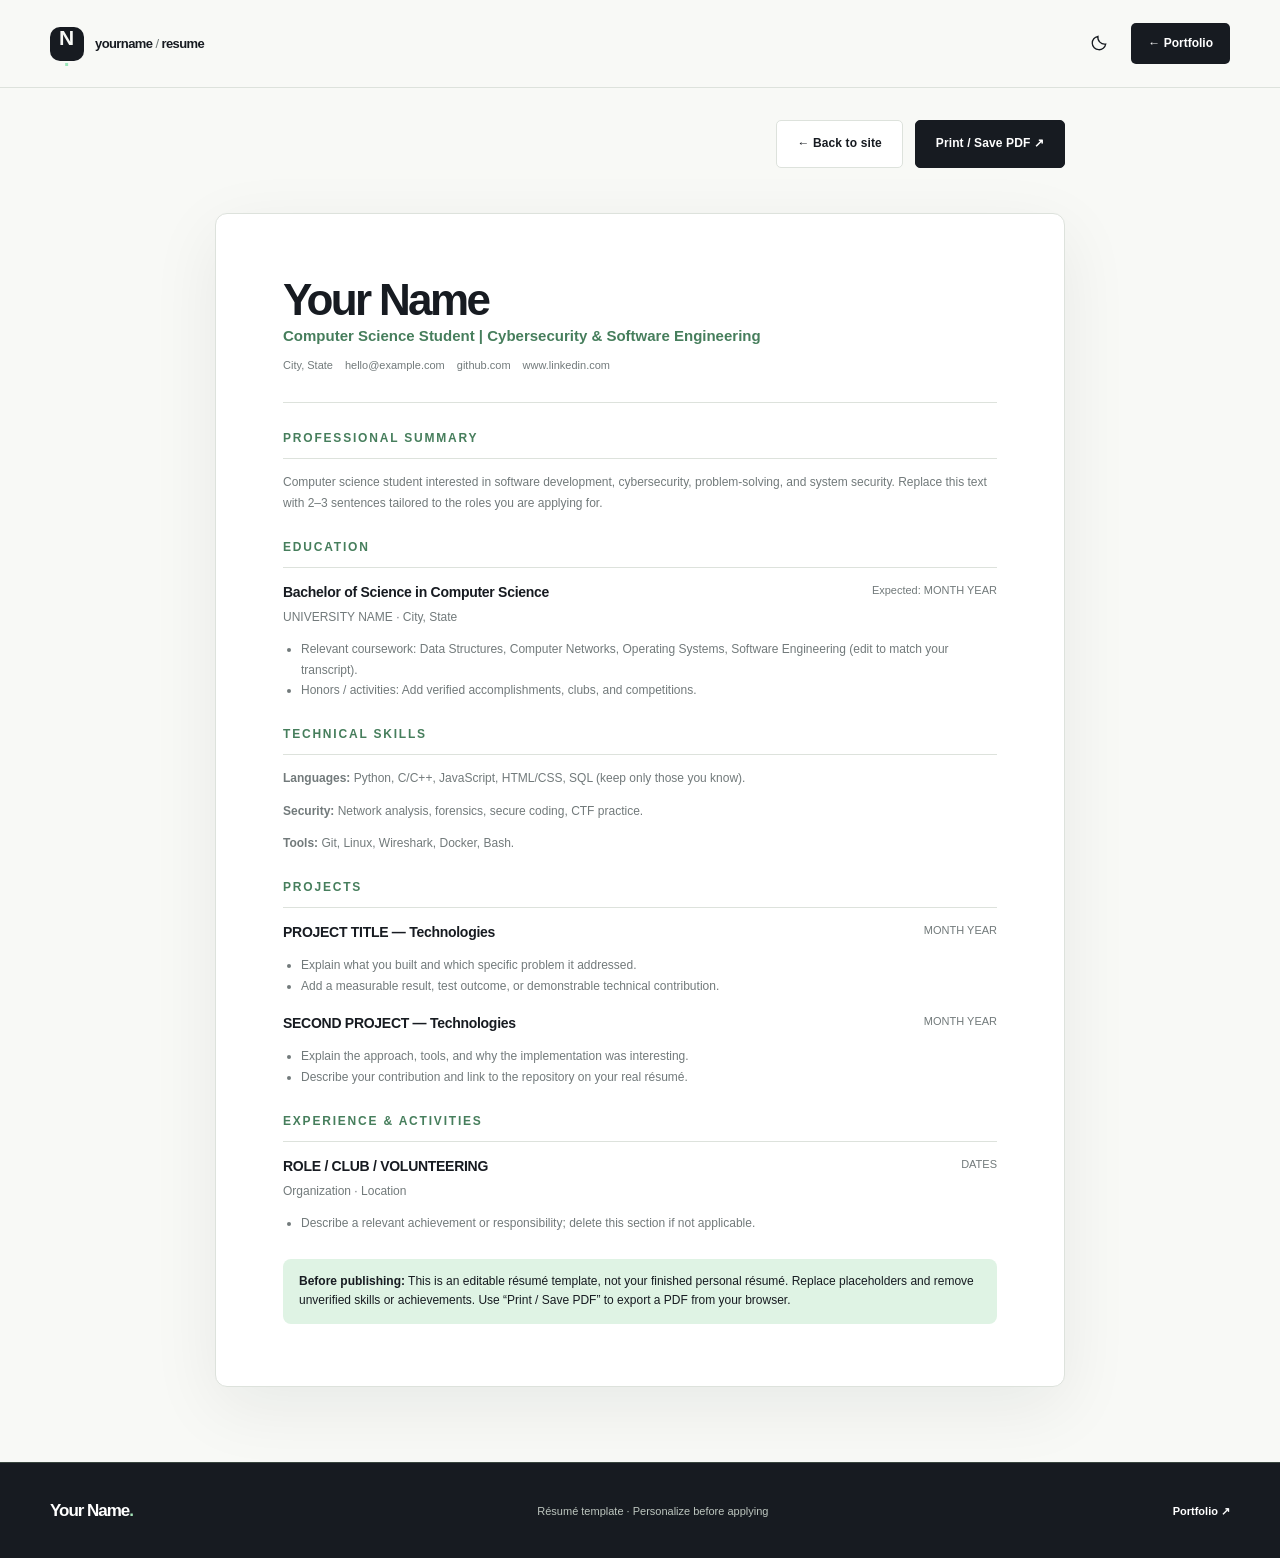
==== resume.html @ 085c875d "Initial File Upload Commit" ====
<!doctype html>
<html lang="en">
<head>
  <meta charset="utf-8">
  <meta name="viewport" content="width=device-width, initial-scale=1">
  <meta name="theme-color" content="#f8f9f6">
  <meta name="description" content="Résumé — Your Name, computer science and cybersecurity.">
  <title>Résumé — Your Name</title>
  <link rel="icon" type="image/svg+xml" href="assets/favicon.svg">
  <link rel="stylesheet" href="style.css">
  <script src="script.js" defer></script>
</head>
<body class="resume-page">
  <a class="skip-link" href="#main">Skip to résumé</a>
  <header class="site-header"><div class="container header-inner"><a href="index.html" class="brand"><span class="brand-symbol">N<span class="brand-dot">.</span></span><span class="brand-word">yourname<span class="muted">/</span>resume</span></a><div class="header-actions"><button class="icon-button theme-toggle" type="button" aria-label="Switch to dark theme" title="Toggle theme"><svg class="sun-icon" viewBox="0 0 24 24" fill="none" stroke="currentColor" stroke-width="1.7" stroke-linecap="round"><circle cx="12" cy="12" r="4"/><path d="M12 2v2m0 16v2M2 12h2m16 0h2"/></svg><svg class="moon-icon" viewBox="0 0 24 24" fill="none" stroke="currentColor" stroke-width="1.7" stroke-linecap="round"><path d="M20.9 13.4A9 9 0 0 1 10.6 3.1 9 9 0 1 0 20.9 13.4Z"/></svg></button><a class="header-cta" href="index.html">← Portfolio</a></div></div></header>
  <main id="main">
    <div class="resume-tools"><a class="button button-outline" href="index.html">← Back to site</a><button type="button" class="button button-primary" onclick="window.print()">Print / Save PDF ↗</button></div>
    <article class="resume-sheet">
      <h1 data-profile-name>Your Name</h1><p class="resume-role">Computer Science Student | Cybersecurity & Software Engineering</p>
      <div class="resume-contact-line"><span>City, State</span><span data-email-text>hello@example.com</span><span data-github-text>github.com/YOUR_USERNAME</span><span data-linkedin-text>linkedin.com/in/YOUR_HANDLE</span></div>
      <div class="resume-paper-section"><h2>Professional Summary</h2><p>Computer science student interested in software development, cybersecurity, problem-solving, and system security. Replace this text with 2–3 sentences tailored to the roles you are applying for.</p></div>
      <div class="resume-paper-section"><h2>Education</h2><div class="resume-entry"><div class="resume-entry-heading"><h3>Bachelor of Science in Computer Science</h3><span>Expected: MONTH YEAR</span></div><p>UNIVERSITY NAME · City, State</p><ul><li>Relevant coursework: Data Structures, Computer Networks, Operating Systems, Software Engineering (edit to match your transcript).</li><li>Honors / activities: Add verified accomplishments, clubs, and competitions.</li></ul></div></div>
      <div class="resume-paper-section"><h2>Technical Skills</h2><p><strong>Languages:</strong> Python, C/C++, JavaScript, HTML/CSS, SQL (keep only those you know).</p><p><strong>Security:</strong> Network analysis, forensics, secure coding, CTF practice.</p><p><strong>Tools:</strong> Git, Linux, Wireshark, Docker, Bash.</p></div>
      <div class="resume-paper-section"><h2>Projects</h2><div class="resume-entry"><div class="resume-entry-heading"><h3>PROJECT TITLE — Technologies</h3><span>MONTH YEAR</span></div><ul><li>Explain what you built and which specific problem it addressed.</li><li>Add a measurable result, test outcome, or demonstrable technical contribution.</li></ul></div><div class="resume-entry"><div class="resume-entry-heading"><h3>SECOND PROJECT — Technologies</h3><span>MONTH YEAR</span></div><ul><li>Explain the approach, tools, and why the implementation was interesting.</li><li>Describe your contribution and link to the repository on your real résumé.</li></ul></div></div>
      <div class="resume-paper-section"><h2>Experience & Activities</h2><div class="resume-entry"><div class="resume-entry-heading"><h3>ROLE / CLUB / VOLUNTEERING</h3><span>DATES</span></div><p>Organization · Location</p><ul><li>Describe a relevant achievement or responsibility; delete this section if not applicable.</li></ul></div></div>
      <div class="resume-note"><strong>Before publishing:</strong> This is an editable résumé template, not your finished personal résumé. Replace placeholders and remove unverified skills or achievements. Use “Print / Save PDF” to export a PDF from your browser.</div>
    </article>
  </main>
  <footer class="site-footer"><div class="container footer-inner"><a class="footer-brand" href="index.html">Your Name<span>.</span></a><span>Résumé template · Personalize before applying</span><a href="index.html" class="back-top">Portfolio ↗</a></div></footer>
</body>
</html>
---- style.css ----
/* Minimalist developer portfolio — no frameworks or external dependencies. */
:root {
  color-scheme: light;
  --bg: #f8f9f6;
  --surface: #fff;
  --surface-alt: #f1f3ef;
  --text: #171b21;
  --muted: #727a7b;
  --line: #dde2dc;
  --accent: #467e5c;
  --accent-light: #dff3e4;
  --accent-green: #9ce7bb;
  --button: #171b21;
  --button-text: #fff;
  --dark-surface: #171b21;
  --shadow: 0 20px 70px rgba(19,35,25,.07);
  --max: 1180px;
}
html[data-theme="dark"] {
  color-scheme: dark;
  --bg: #141919;
  --surface: #1b2221;
  --surface-alt: #202a27;
  --text: #f2f5f0;
  --muted: #a1aaa5;
  --line: #334039;
  --accent: #9de0b6;
  --accent-light: #243d31;
  --button: #e7f1e9;
  --button-text: #15201a;
  --dark-surface: #101816;
  --shadow: 0 22px 70px rgba(0,0,0,.18);
}
*,*::before,*::after{box-sizing:border-box}
html{scroll-behavior:smooth;scroll-padding-top:88px}
body{margin:0;background:var(--bg);color:var(--text);font-family:Inter,ui-sans-serif,-apple-system,BlinkMacSystemFont,"Segoe UI",sans-serif;font-size:16px;line-height:1.65;-webkit-font-smoothing:antialiased;overflow-x:hidden;transition:background .2s,color .2s}
button,a{ -webkit-tap-highlight-color:transparent }
button{font:inherit;cursor:pointer}
a{color:inherit;text-decoration:none}
img,svg{max-width:100%}
::selection{background:var(--accent-light);color:var(--text)}
:focus-visible{outline:3px solid var(--accent);outline-offset:4px}
.container{width:min(var(--max),calc(100% - 88px));margin-inline:auto}
.section-pad{padding:125px 0}
.skip-link{position:fixed;top:-100px;left:20px;z-index:999;padding:12px 18px;background:var(--button);color:var(--button-text);border-radius:8px}
.skip-link:focus{top:10px}
.scroll-progress{height:2px;background:var(--accent);width:0;position:fixed;top:0;left:0;z-index:1000;pointer-events:none}
.site-header{height:88px;position:sticky;top:0;z-index:100;background:color-mix(in srgb,var(--bg) 92%,transparent);backdrop-filter:blur(20px);-webkit-backdrop-filter:blur(20px);border-bottom:1px solid var(--line)}
.header-inner{height:100%;display:flex;align-items:center;justify-content:space-between;gap:32px}
.brand{display:inline-flex;align-items:center;gap:11px;white-space:nowrap}
.brand-symbol{display:grid;place-items:center;width:34px;height:34px;border-radius:10px;background:var(--text);color:var(--bg);font-size:21px;font-weight:800;letter-spacing:-.1em;padding-right:3px;line-height:1}
.brand-dot{color:var(--accent-green)}
.brand-word{font-size:13px;font-weight:750;letter-spacing:-.045em}
.brand-word .muted{color:var(--muted);font-weight:400;padding:0 3px}
.desktop-nav{display:flex;align-items:center;gap:30px;margin-left:auto}
.desktop-nav a{font-size:12px;font-weight:630;color:var(--muted);transition:color .2s}
.desktop-nav a:hover,.desktop-nav a.active{color:var(--text)}
.header-actions{display:flex;align-items:center;gap:15px}
.icon-button{width:35px;height:35px;display:grid;place-items:center;background:none;color:var(--text);border:1px solid transparent;border-radius:8px;transition:background .2s}
.icon-button:hover{background:var(--surface-alt)}
.theme-toggle svg{width:18px;height:18px}
.sun-icon{display:none}html[data-theme="dark"] .sun-icon{display:block}html[data-theme="dark"] .moon-icon{display:none}
.header-cta{display:inline-flex;align-items:center;gap:16px;background:var(--button);color:var(--button-text);padding:11px 17px;border-radius:5px;font-size:12px;font-weight:720;white-space:nowrap;transition:transform .2s,opacity .2s}
.header-cta:hover{transform:translateY(-2px);opacity:.9}
.header-cta span{font-size:16px;font-weight:400}
.menu-toggle{display:none;position:relative;flex-direction:column;gap:6px;justify-content:center}
.menu-toggle span{height:2px;width:19px;background:currentColor;transition:transform .2s}
.mobile-nav[hidden]{display:none!important}
.mobile-nav{position:absolute;top:88px;left:0;right:0;background:var(--bg);border-bottom:1px solid var(--line);padding:12px 28px 24px;box-shadow:var(--shadow)}
.mobile-nav a{display:block;padding:13px 6px;border-bottom:1px solid var(--line);font-weight:650}
.hero{position:relative;padding-bottom:30px;min-height:735px;overflow:hidden}
.hero::before{content:"";position:absolute;inset:0;opacity:.43;background-image:linear-gradient(to right,var(--line) 1px,transparent 1px),linear-gradient(to bottom,var(--line) 1px,transparent 1px);background-size:95px 95px;mask-image:linear-gradient(90deg,transparent 15%,#000 85%);pointer-events:none}
.hero-grid{min-height:550px;display:grid;grid-template-columns:minmax(0,1.18fr) minmax(0,.82fr);align-items:center;gap:35px;position:relative;z-index:1}
.hero-copy{padding-top:28px}
.eyebrow{font-size:10px;font-weight:780;letter-spacing:.16em;display:flex;gap:10px;align-items:center;color:var(--accent)}
.availability-dot{width:8px;height:8px;border-radius:50%;background:#70bf8a;box-shadow:0 0 0 4px color-mix(in srgb,var(--accent) 13%,transparent)}
h1,h2,h3,p{margin-top:0}
h1{font-size:clamp(3.7rem,5.55vw,5.8rem);line-height:1.08;letter-spacing:-.075em;font-weight:730;margin:27px 0 27px}
.hero-contrast{font-family:Georgia,Times,serif;font-style:italic;font-weight:400;letter-spacing:-.075em;white-space:nowrap}
.hero-period{color:var(--accent)}
.hero-description{font-size:16px;max-width:520px;line-height:1.9;color:var(--muted);margin-bottom:30px}
.hero-description strong{font-weight:650;color:var(--text)}
.hero-buttons{display:flex;flex-wrap:wrap;gap:12px}
.button{display:inline-flex;justify-content:center;align-items:center;gap:24px;min-height:48px;padding:13px 20px;border-radius:5px;font-size:12px;letter-spacing:.01em;font-weight:750;border:1px solid var(--line);transition:transform .2s,background .2s,color .2s,border-color .2s}
.button:hover{transform:translateY(-2px)}
.button-primary{background:var(--button);color:var(--button-text);border-color:var(--button)}
.button-primary:hover{opacity:.86}
.button-outline{background:var(--surface);border-color:var(--line)}
.button-outline:hover{border-color:var(--text)}
.button-ghost{border:none;background:transparent;color:var(--text)}
.hero-meta{margin-top:40px;display:flex;gap:20px;align-items:center;font-size:11px;font-weight:600;color:var(--muted)}
.hero-meta>span:first-child{display:flex;align-items:center;gap:8px}
.pulse{height:7px;width:7px;background:#5eac75;border-radius:50%}
.meta-separator{color:var(--line)}
.hero-visual{height:500px;position:relative;display:flex;align-items:center;justify-content:center}
.orbit{position:absolute;border:1px dashed color-mix(in srgb,var(--text) 13%,transparent);border-radius:50%;aspect-ratio:1;pointer-events:none}
.orbit-outer{width:100%;max-width:505px;transform:rotate(-10deg)}
.orbit-inner{width:72%;max-width:362px;transform:rotate(18deg)}
.visual-corner{position:absolute;color:var(--accent);font-size:23px;font-weight:300}
.corner-one{left:9%;top:10%}.corner-two{right:6%;bottom:14%}
.code-card{width:90%;max-width:410px;background:#191f24;color:#e9f1f0;border:1px solid #3b4845;border-radius:12px;position:relative;z-index:2;box-shadow:0 35px 75px rgba(0,0,0,.16);transform:rotate(-3deg);overflow:hidden}
.visual-card-top{height:45px;display:flex;align-items:center;gap:10px;border-bottom:1px solid #30383b;padding:0 17px;color:#9daaaa;font-size:10px}
.window-dots{display:flex;gap:5px;margin-right:10px}.window-dots i{height:7px;width:7px;border-radius:50%;background:#53615d}.window-dots i:first-child{background:#f18d7f}.window-dots i:nth-child(2){background:#edcd7d}.window-dots i:nth-child(3){background:#85c29b}
.card-top-icon{margin-left:auto;font-size:15px}
.code-content{padding:24px 12px 30px 20px;font-family:ui-monospace,SFMono-Regular,Menlo,Consolas,monospace;font-size:clamp(10px,.95vw,12px);line-height:2.3;white-space:nowrap;letter-spacing:-.02em}
.line-no{color:#67777d;user-select:none;margin-right:15px}
.syntax-purple{color:#c1a7ef}.syntax-green{color:#a4deb4}.syntax-orange{color:#e9c19b}
.cursor-line{color:#a6dcaa;animation:blink 1s steps(2) infinite}
@keyframes blink{50%{opacity:0}}
.security-pill{display:flex;align-items:center;gap:12px;position:absolute;z-index:3;right:-5%;bottom:36px;background:var(--surface);padding:13px 16px;border:1px solid var(--line);border-radius:9px;box-shadow:var(--shadow);transform:rotate(3deg)}
.lock-mark{font-size:26px;color:var(--accent)}.security-pill strong,.security-pill small{display:block;line-height:1.5}.security-pill strong{font-size:11px}.security-pill small{font-size:10px;color:var(--muted)}.pill-check{display:grid;place-items:center;border-radius:50%;width:20px;height:20px;background:var(--accent-light);color:var(--accent);font-size:11px;margin-left:10px}
.visual-label{font-size:9px;color:var(--muted);font-weight:800;letter-spacing:.2em;position:absolute;z-index:3}.label-a{top:5%;left:20%}.label-b{right:-1%;top:15%}
.hero-bottom{position:relative;z-index:1;display:flex;align-items:center;gap:15px;color:var(--muted);font-size:10px;font-weight:800;letter-spacing:.17em}.hero-bottom span:last-child{margin-left:auto}.line-down{height:40px;width:1px;background:var(--line)}
.section-label{font-size:11px;letter-spacing:.16em;font-weight:800;color:var(--muted)}.section-label .index{color:var(--accent);margin-right:7px}
.section-title{font-size:clamp(2.65rem,4.6vw,4.85rem);letter-spacing:-.065em;line-height:1.14;font-weight:690;max-width:750px;margin:22px 0 28px}.section-title em{font-family:Georgia,Times,serif;font-weight:400}
.about{border-top:1px solid var(--line)}.about-grid{display:grid;grid-template-columns:30% 1fr;gap:8%}.about-content p{max-width:700px;color:var(--muted);line-height:1.95;font-size:15px;margin-bottom:17px}.text-link{display:inline-flex;align-items:center;gap:24px;padding-bottom:7px;border-bottom:1px solid var(--text);font-size:12px;font-weight:740;margin-top:15px;transition:gap .2s}.text-link:hover{gap:33px}.text-link span{font-size:17px;font-weight:400}.about-highlights{display:grid;grid-template-columns:repeat(3,minmax(0,1fr));gap:22px;margin-top:80px;padding-top:26px;border-top:1px solid var(--line)}.about-highlights>div{display:flex;flex-direction:column;align-items:flex-start;gap:9px}.highlight-icon{font-size:23px;color:var(--accent);line-height:1}.about-highlights strong{font-size:12px}.about-highlights div>span:last-child{font-size:11px;color:var(--muted);line-height:1.7}
.projects-section{background:var(--surface-alt)}.section-heading{display:flex;justify-content:space-between;align-items:end;gap:30px}.section-heading .section-title{margin-bottom:0}.section-heading>p{max-width:285px;font-size:12px;line-height:1.8;color:var(--muted);margin-bottom:7px}.filter-bar{display:flex;flex-wrap:wrap;gap:8px;margin:45px 0 22px}.filter-button{border:1px solid var(--line);border-radius:100px;background:transparent;padding:9px 18px;font-size:11px;font-weight:720;color:var(--muted);transition:all .2s}.filter-button.active,.filter-button:hover{background:var(--text);border-color:var(--text);color:var(--bg)}.filter-button span{opacity:.5;margin-left:10px}
.projects-grid{display:grid;grid-template-columns:repeat(2,minmax(0,1fr));gap:20px}.project-card{min-width:0;background:var(--surface);border:1px solid var(--line);border-radius:12px;overflow:hidden;transition:transform .3s,box-shadow .3s,opacity .25s}.project-card:hover{transform:translateY(-5px);box-shadow:var(--shadow)}.project-card[hidden]{display:none}
.project-art{height:245px;position:relative;overflow:hidden;display:flex;align-items:center;justify-content:center;color:#d9f3df}.art-caption{position:absolute;bottom:18px;left:22px;letter-spacing:.17em;font-size:9px;font-weight:800;opacity:.7}
.art-packets{background:#193a32}.art-grid{position:absolute;inset:0;background-image:linear-gradient(#9fd6b116 1px,transparent 1px),linear-gradient(90deg,#9fd6b116 1px,transparent 1px);background-size:28px 28px;mask-image:linear-gradient(90deg,transparent,#000,transparent)}.flow-lines{position:absolute;width:min(100%,500px);height:220px;opacity:.7}.flow-node{position:absolute;z-index:2;width:67px;height:67px;border-radius:17px;background:#2a5849;border:1px solid #7ea993;display:grid;place-items:center;font-family:ui-monospace,monospace;font-size:20px;box-shadow:0 0 28px #a3dcb91a}.flow-left{left:17%}.flow-middle{left:calc(50% - 33px);background:#a6deb8;color:#204330}.flow-right{right:17%}
.art-ctf{background:#1a2232}.ctf-terminal{width:73%;background:#101721;border:1px solid #43556d;border-radius:9px;transform:rotate(-5deg);padding:28px;font-family:ui-monospace,monospace;font-size:clamp(10px,1.15vw,13px);line-height:2.3;color:#e1e9f7;box-shadow:0 30px 55px #0003}.term-prompt{color:#9ce7bb}.term-output{color:#7c92a8}.term-cursor{color:#9ce7bb}.ctf-badge{position:absolute;right:10%;top:15%;background:#f2f4f9;color:#293951;font-size:12px;padding:12px 15px;border-radius:7px;transform:rotate(9deg);font-weight:800;box-shadow:0 10px 25px #0003}
.art-monitor{background:#e2eadf;color:#244b37}.monitor-window{background:#f9fdf8;border:1px solid #a6beaa;border-radius:10px;width:68%;padding:17px 21px;transform:rotate(4deg);box-shadow:0 25px 40px #3b5e3922}.monitor-line{font-size:10px;color:#607265;display:flex;align-items:center;justify-content:space-between}.monitor-live{color:#33754c;font-weight:800;font-size:9px}.monitor-bars{display:flex;gap:8px;align-items:end;height:73px;margin:20px 0 15px}.monitor-bars i{display:block;flex:1;background:#87bea0;border-radius:3px 3px 0 0;height:40%}.monitor-bars i:nth-child(2){height:65%}.monitor-bars i:nth-child(3){height:45%}.monitor-bars i:nth-child(4){height:83%}.monitor-bars i:nth-child(5){height:55%}.monitor-bars i:nth-child(6){height:95%}.monitor-bars i:nth-child(7){height:60%}.monitor-bars i:nth-child(8){height:80%}.monitor-bars i:nth-child(9){height:48%}.monitor-status{font-family:ui-monospace,monospace;font-size:9px;background:#e0f3e5;border-radius:4px;padding:7px 10px}.art-monitor .art-caption{color:#44634f}
.art-dashboard{background:#e7e5de}.mini-app{width:75%;height:163px;border-radius:9px;background:#f9f9f5;border:1px solid #d0d2c9;transform:rotate(-5deg);box-shadow:0 25px 45px #60605230;display:flex;overflow:hidden}.mini-sidebar{width:23%;background:#263934;padding:20px 13px;display:flex;flex-direction:column;gap:15px}.mini-sidebar i{height:7px;border-radius:2px;background:#6c877d;width:80%}.mini-sidebar i:first-child{background:#c4e0cb;width:45%}.mini-main{flex:1;padding:19px}.mini-head{width:47%;height:9px;border-radius:3px;background:#526357;margin-bottom:15px}.mini-stats{display:flex;gap:8px}.mini-stats span{height:39px;flex:1;background:#d7e7d7;border-radius:4px}.mini-stats span:nth-child(2){background:#e3e7de}.mini-stats span:nth-child(3){background:#c6ddd0}.mini-rows{display:flex;flex-direction:column;gap:8px;margin-top:14px}.mini-rows i{height:7px;border-radius:3px;background:#dce3d8}.mini-rows i:nth-child(2){width:72%}.mini-rows i:nth-child(3){width:84%}.art-dashboard .art-caption{color:#56615a}
.project-body{padding:27px 28px 25px}.project-number{font-family:ui-monospace,monospace;font-size:10px;color:var(--accent);font-weight:740;letter-spacing:.07em;margin-bottom:15px}.project-number span{color:var(--muted);margin-left:14px}.project-body h3{font-size:24px;letter-spacing:-.04em;line-height:1.25;margin:0 0 12px}.project-body p{min-height:66px;font-size:12px;line-height:1.85;color:var(--muted);max-width:475px}.project-bottom{display:flex;align-items:center;justify-content:space-between;gap:12px;margin-top:24px}.tags{display:flex;flex-wrap:wrap;gap:6px}.tags span,.skill-tags span,.dialog-tags span{background:var(--surface-alt);border:1px solid var(--line);border-radius:4px;padding:4px 8px;color:var(--muted);font-size:10px;font-weight:650}.project-open{flex:0 0 auto;width:38px;height:38px;border:1px solid var(--line);background:var(--surface);color:var(--text);border-radius:50%;font-size:19px;transition:background .2s,transform .2s}.project-open:hover{background:var(--text);color:var(--bg);transform:rotate(45deg)}.projects-footer{border-top:1px solid var(--line);margin-top:45px;padding-top:18px;display:flex;align-items:center;justify-content:space-between;gap:15px;color:var(--muted);font-size:12px}.projects-footer .text-link{margin:0}
.skills-layout{display:grid;grid-template-columns:40% 1fr;gap:7%}.skills-intro p{color:var(--muted);max-width:340px;font-size:13px;line-height:1.9}.skills-decor{display:flex;align-items:center;gap:15px;color:var(--accent);font-family:ui-monospace,monospace;font-size:11px;letter-spacing:.08em;margin-top:70px;opacity:.6}.skills-decor span:nth-child(2){color:var(--muted);font-size:20px;letter-spacing:.3em}.skills-list{border-top:1px solid var(--line)}.skill-row{border-bottom:1px solid var(--line);padding:28px 0;display:grid;grid-template-columns:40% 1fr;gap:12px}.skill-row-title{display:flex;align-items:center;gap:16px}.skill-index{color:var(--accent);font-size:10px;font-weight:800;font-family:ui-monospace,monospace}.skill-row h3{margin:0;font-size:15px;letter-spacing:-.02em}.skill-tags{display:flex;gap:7px;flex-wrap:wrap;align-items:center}.skill-tags span{padding:6px 10px;background:transparent;border-radius:6px}
.resume-section{background:var(--surface-alt)}.resume-layout{display:grid;grid-template-columns:42% 1fr;gap:9%}.resume-intro p{font-size:13px;line-height:1.9;color:var(--muted);max-width:350px;margin:0 0 23px}.timeline{position:relative}.timeline:before{content:"";position:absolute;left:19px;top:24px;bottom:52px;width:1px;background:var(--line)}.timeline-item{display:flex;position:relative;gap:25px;margin-bottom:40px}.timeline-item:last-child{margin-bottom:0}.timeline-icon{width:39px;height:39px;flex:0 0 39px;border-radius:50%;background:var(--surface);border:1px solid var(--line);display:grid;place-items:center;z-index:1;color:var(--accent);font-family:ui-monospace,monospace;font-size:11px;font-weight:800}.timeline-content{flex:1;padding-top:4px}.timeline-top{display:flex;justify-content:space-between;gap:12px;align-items:center;margin-bottom:9px}.timeline-top h3{font-size:16px;font-weight:720;margin:0;letter-spacing:-.025em}.timeline-top span{font-family:ui-monospace,monospace;font-size:9px;font-weight:740;color:var(--accent);white-space:nowrap}.timeline-content p{color:var(--muted);font-size:12px;line-height:1.85;max-width:440px;margin:0}
.contact-section{background:var(--dark-surface);color:#f5f6f3;position:relative;overflow:hidden}.contact-section:before{content:"";position:absolute;width:680px;height:680px;border:1px solid #ffffff1e;border-radius:50%;right:-230px;top:-310px;box-shadow:0 0 0 80px #ffffff05,0 0 0 160px #ffffff05,0 0 0 240px #ffffff05;pointer-events:none}.contact-inner{position:relative;z-index:1}.contact-section .section-label{color:#9adab0}.contact-kicker{font-size:11px;font-weight:800;letter-spacing:.13em;margin:50px 0 14px;color:#abc9b5}.contact-section h2{font-size:clamp(3.4rem,6.2vw,7rem);max-width:900px;line-height:1.06;letter-spacing:-.075em;margin:0 0 26px}.contact-section h2 em{color:#a5e5b9;font-family:Georgia,serif;font-weight:400}.contact-description{color:#b6c0bd;max-width:500px;font-size:15px;line-height:1.85}.contact-actions{display:flex;gap:10px;flex-wrap:wrap;margin:29px 0 15px}.contact-section .button-primary{background:#e8f7ed;color:#183826;border-color:#e8f7ed}.contact-section .button-ghost{color:#d5e0db;border:1px solid #495a52}.contact-email{font-family:ui-monospace,monospace;font-size:12px;color:#a7bcb0}.contact-rule{height:1px;background:#394943;margin:75px 0 24px}.contact-socials{display:flex;gap:32px;font-weight:650;font-size:12px}.contact-socials a:hover{color:#a5e5b9}
.site-footer{background:var(--dark-surface);color:#bdc6bf;border-top:1px solid #38453e}.footer-inner{min-height:95px;display:flex;align-items:center;justify-content:space-between;gap:20px;font-size:11px}.footer-brand{font-size:17px;letter-spacing:-.06em;font-weight:750;color:#fff}.footer-brand span{color:#a5e5b9}.back-top{color:#fff;font-weight:700}
.toast{position:fixed;bottom:25px;left:50%;transform:translate(-50%,30px);background:var(--text);color:var(--bg);padding:10px 18px;border-radius:8px;font-size:12px;font-weight:700;z-index:500;opacity:0;pointer-events:none;transition:opacity .2s,transform .2s}.toast.show{opacity:1;transform:translate(-50%,0)}
.project-dialog{border:1px solid var(--line);background:var(--surface);color:var(--text);width:min(560px,calc(100% - 36px));border-radius:15px;padding:35px;max-height:min(85vh,700px);box-shadow:0 25px 90px #0005}.project-dialog::backdrop{background:#0b161acc;backdrop-filter:blur(3px)}.dialog-close{position:absolute;right:16px;top:12px;font-size:28px;border:0;background:transparent;color:var(--muted)}.dialog-eyebrow{font-size:10px;letter-spacing:.15em;font-weight:800;color:var(--accent);margin-bottom:14px}.project-dialog h2{font-size:34px;letter-spacing:-.055em;line-height:1.13;margin-bottom:19px}.project-dialog h3{font-size:13px;margin:25px 0 7px}.project-dialog p{font-size:13px;line-height:1.85;color:var(--muted)}.dialog-tags{display:flex;flex-wrap:wrap;gap:8px}.dialog-note{border-top:1px solid var(--line);padding-top:18px;margin-top:25px;font-size:11px!important}
.js .reveal{opacity:0;transform:translateY(18px);transition:opacity .7s ease,transform .7s ease}.js .reveal.visible{opacity:1;transform:translateY(0)}
/* Résumé page */
.resume-page{background:var(--bg)}.resume-page .resume-sheet{background:var(--surface);border:1px solid var(--line);border-radius:12px;width:min(850px,calc(100% - 36px));margin:45px auto 75px;padding:62px 67px;box-shadow:var(--shadow)}.resume-page .resume-tools{display:flex;gap:12px;justify-content:flex-end;max-width:850px;width:calc(100% - 36px);margin:32px auto 0}.resume-page .resume-sheet h1{font-size:44px;margin:0;letter-spacing:-.06em}.resume-role{font-size:15px;color:var(--accent);font-weight:700;margin-bottom:8px}.resume-contact-line{display:flex;flex-wrap:wrap;gap:12px;color:var(--muted);font-size:11px;border-bottom:1px solid var(--line);padding-bottom:28px;margin-bottom:26px}.resume-paper-section{margin-bottom:25px}.resume-paper-section h2{font-size:12px;letter-spacing:.15em;color:var(--accent);font-weight:850;text-transform:uppercase;border-bottom:1px solid var(--line);padding-bottom:9px;margin-bottom:13px}.resume-paper-section p,.resume-paper-section li{font-size:12px;color:var(--muted);line-height:1.7}.resume-paper-section ul{padding-left:18px;margin:8px 0 0}.resume-paper-section h3{font-size:14px;letter-spacing:-.02em;margin:0 0 3px}.resume-entry{margin-bottom:16px}.resume-entry-heading{display:flex;justify-content:space-between;gap:20px}.resume-entry-heading span{font-size:11px;color:var(--muted)}.resume-note{background:var(--accent-light);color:var(--text);padding:13px 16px;border-radius:8px;font-size:12px;margin-top:18px}
@media(min-width:1300px){.hero-grid{min-height:615px}.hero{min-height:800px}}
@media(max-width:1100px){.container{width:min(var(--max),calc(100% - 64px))}.desktop-nav{gap:18px}.hero-grid{grid-template-columns:1.1fr .9fr;gap:12px}.hero-visual{height:450px}.hero h1{font-size:clamp(3.4rem,5.3vw,5rem)}.security-pill{right:-2%}.code-card{width:98%}.skills-layout{gap:5%}.skill-row{grid-template-columns:35% 1fr}}
@media(max-width:850px){.section-pad{padding:85px 0}.desktop-nav,.header-cta{display:none}.menu-toggle{display:flex}.hero-grid{grid-template-columns:1fr;gap:0}.hero{min-height:auto}.hero-copy{padding-top:10px}.hero h1{font-size:clamp(3.5rem,8vw,5rem)}.hero-visual{height:430px;margin:20px auto 0;width:min(100%,550px)}.hero-bottom{margin-top:10px}.about-grid{grid-template-columns:1fr;gap:22px}.about-highlights{margin-top:45px}.skills-layout,.resume-layout{grid-template-columns:1fr;gap:40px}.skills-decor{display:none}.section-heading{align-items:start}.section-heading>p{margin-top:35px}.contact-section h2{font-size:clamp(3.3rem,9vw,6rem)}}
@media(max-width:620px){.container{width:calc(100% - 40px)}.site-header{height:72px}.mobile-nav{top:72px}.header-inner{gap:12px}.brand-word{font-size:12px}.hero{padding-top:70px;padding-bottom:22px}.hero h1{font-size:clamp(3.05rem,10.2vw,4.6rem);line-height:1.11;letter-spacing:-.074em}.hero-contrast{white-space:normal}.hero-description{font-size:14px;line-height:1.85}.eyebrow{font-size:9px;letter-spacing:.08em}.hero-meta{font-size:10px;gap:9px;flex-wrap:wrap}.hero-visual{height:335px;margin:35px auto 8px}.code-card{width:90%;transform:rotate(-2deg)}.code-content{font-size:clamp(9px,2.35vw,12px);padding:15px 6px 19px 12px}.line-no{margin-right:8px}.security-pill{right:-1%;bottom:5px;padding:10px 12px;gap:7px}.security-pill strong{font-size:10px}.security-pill small{font-size:9px}.lock-mark{font-size:18px}.pill-check{margin-left:0}.orbit-outer{width:95%}.label-a{left:8%}.label-b{right:2%}.hero-bottom{font-size:9px}.section-pad{padding:76px 0}.section-title{font-size:clamp(2.4rem,9.3vw,3.5rem);margin-top:15px}.about-highlights{grid-template-columns:1fr;gap:18px;margin-top:35px}.about-highlights>div{display:grid;grid-template-columns:24px 1fr;gap:2px 13px}.about-highlights .highlight-icon{grid-row:span 2}.projects-grid{grid-template-columns:1fr}.section-heading{display:block}.section-heading>p{margin:20px 0 0}.filter-bar{margin:28px 0 18px}.filter-button{padding:8px 13px}.project-art{height:216px}.project-body{padding:23px 22px}.project-body h3{font-size:22px}.project-body p{min-height:0}.projects-footer{align-items:start;flex-direction:column}.skill-row{grid-template-columns:1fr;padding:22px 0;gap:16px}.skill-tags{padding-left:29px}.contact-kicker{margin-top:36px;font-size:9px}.contact-section h2{font-size:clamp(3rem,11vw,4.5rem)}.contact-description{font-size:13px}.contact-rule{margin-top:55px}.footer-inner{min-height:105px;flex-wrap:wrap;padding:24px 0;gap:10px}.footer-inner>span{order:3;width:100%}.timeline-top{align-items:start;flex-direction:column;gap:4px}.resume-page .resume-sheet{padding:30px 25px}.resume-page .resume-sheet h1{font-size:35px}.resume-entry-heading{flex-direction:column;gap:2px}.project-dialog{padding:25px}.project-dialog h2{font-size:28px}}
@media(max-width:380px){.container{width:calc(100% - 32px)}.brand-word{display:none}.hero-buttons .button{padding:11px 13px;gap:10px}.hero h1{font-size:2.95rem}.hero-meta .meta-separator{display:none}.code-card{width:100%}.security-pill{right:-3%}.contact-actions{display:flex;flex-direction:column;align-items:stretch}}
@media(prefers-reduced-motion:reduce){*,*::before,*::after{animation-duration:.01ms!important;animation-iteration-count:1!important;scroll-behavior:auto!important;transition-duration:.01ms!important}.js .reveal{opacity:1;transform:none}}
@media print{
  @page{size:letter;margin:14mm}
  :root,html[data-theme="dark"]{color-scheme:light;--bg:#fff;--surface:#fff;--text:#111;--muted:#333;--line:#aaa;--accent:#225c35}
  body{background:#fff;color:#111}
  .site-header,.site-footer,.resume-tools,.scroll-progress,.resume-note{display:none!important}
  .resume-page .resume-sheet{width:100%;padding:0;margin:0;border:0;box-shadow:none}
  .resume-page .resume-sheet h1{font-size:34px}
  .resume-paper-section{break-inside:avoid;margin-bottom:15px}
  .resume-paper-section p,.resume-paper-section li{font-size:10.5px}
  .resume-paper-section h2{margin-bottom:7px}
}
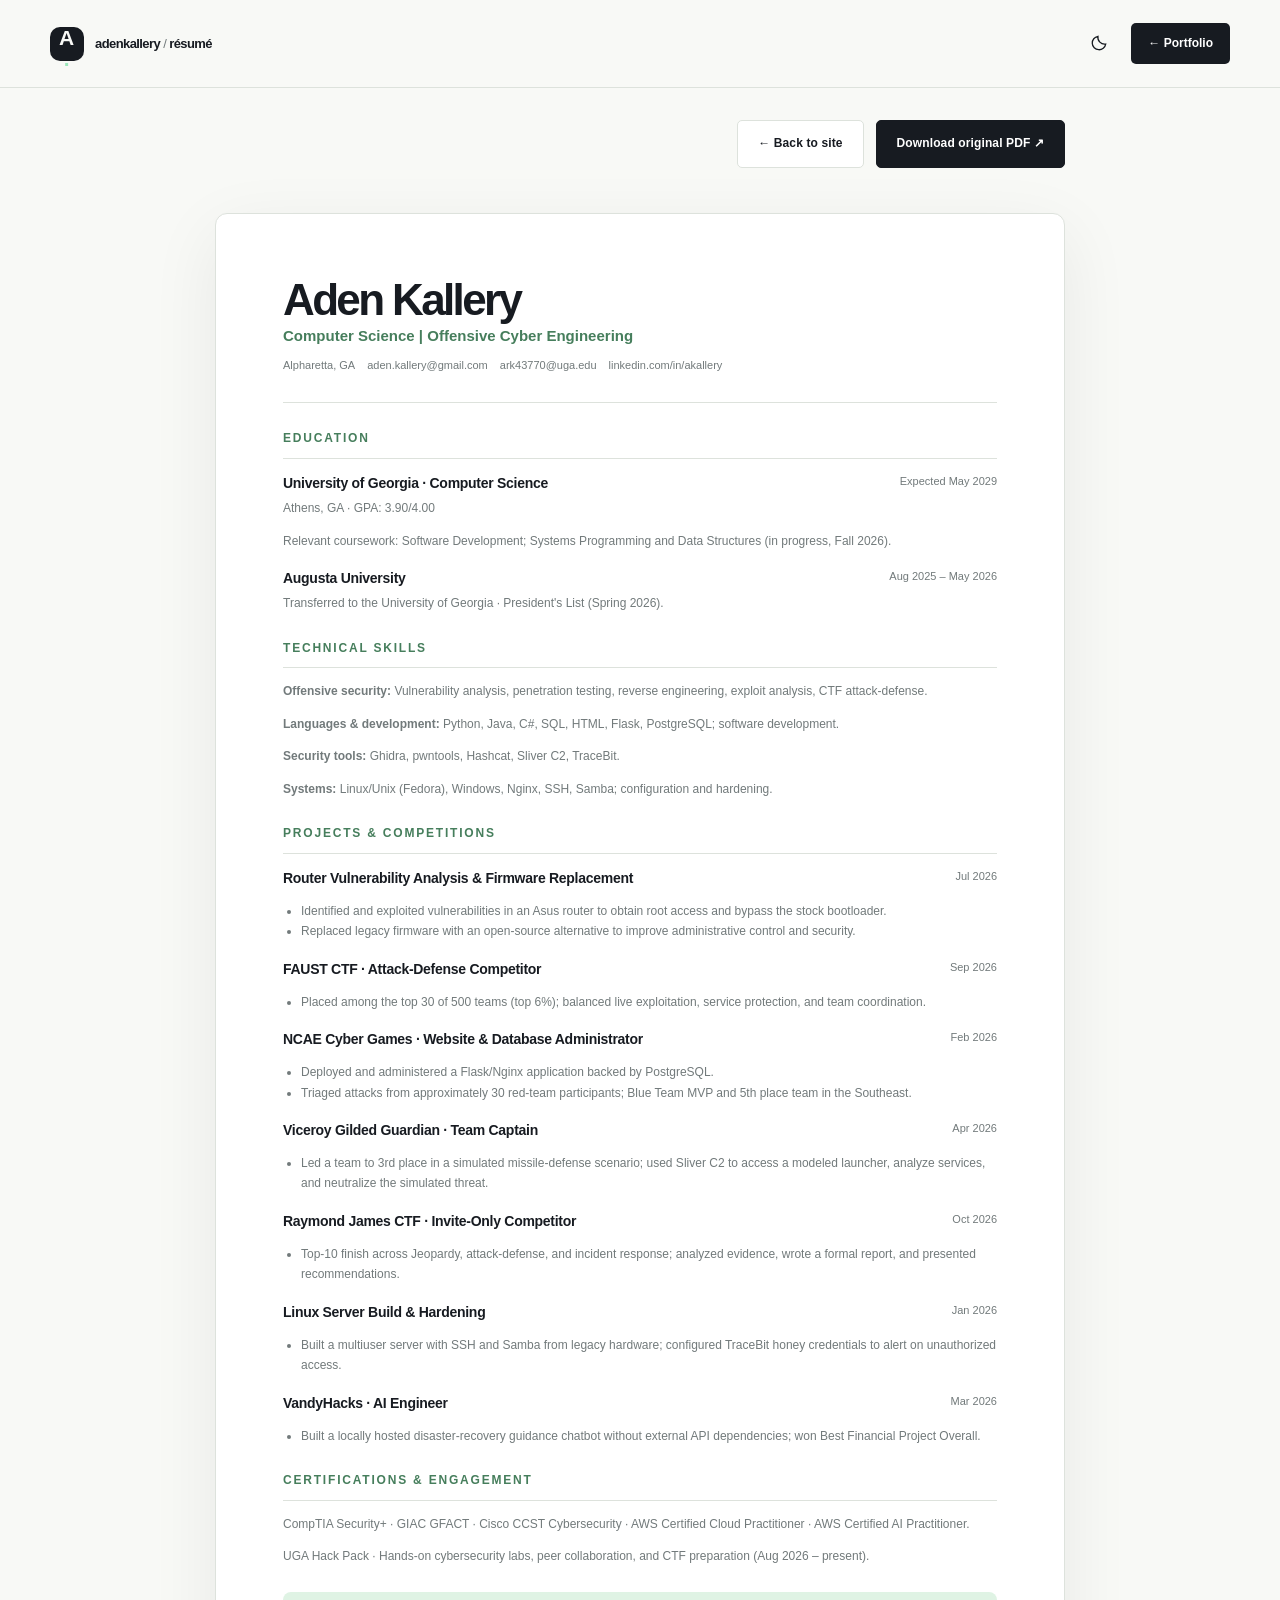
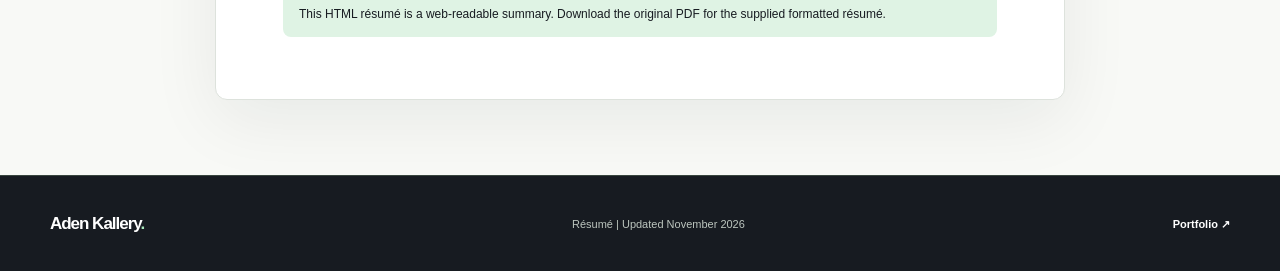
==== commit 368f7d2b: "Updating Personal Details and Projects" ====
--- a/resume.html
+++ b/resume.html
@@ -1,31 +1,23 @@
 <!doctype html>
-<html lang="en">
-<head>
-  <meta charset="utf-8">
-  <meta name="viewport" content="width=device-width, initial-scale=1">
-  <meta name="theme-color" content="#f8f9f6">
-  <meta name="description" content="Résumé — Your Name, computer science and cybersecurity.">
-  <title>Résumé — Your Name</title>
-  <link rel="icon" type="image/svg+xml" href="assets/favicon.svg">
-  <link rel="stylesheet" href="style.css">
-  <script src="script.js" defer></script>
-</head>
-<body class="resume-page">
-  <a class="skip-link" href="#main">Skip to résumé</a>
-  <header class="site-header"><div class="container header-inner"><a href="index.html" class="brand"><span class="brand-symbol">N<span class="brand-dot">.</span></span><span class="brand-word">yourname<span class="muted">/</span>resume</span></a><div class="header-actions"><button class="icon-button theme-toggle" type="button" aria-label="Switch to dark theme" title="Toggle theme"><svg class="sun-icon" viewBox="0 0 24 24" fill="none" stroke="currentColor" stroke-width="1.7" stroke-linecap="round"><circle cx="12" cy="12" r="4"/><path d="M12 2v2m0 16v2M2 12h2m16 0h2"/></svg><svg class="moon-icon" viewBox="0 0 24 24" fill="none" stroke="currentColor" stroke-width="1.7" stroke-linecap="round"><path d="M20.9 13.4A9 9 0 0 1 10.6 3.1 9 9 0 1 0 20.9 13.4Z"/></svg></button><a class="header-cta" href="index.html">← Portfolio</a></div></div></header>
-  <main id="main">
-    <div class="resume-tools"><a class="button button-outline" href="index.html">← Back to site</a><button type="button" class="button button-primary" onclick="window.print()">Print / Save PDF ↗</button></div>
-    <article class="resume-sheet">
-      <h1 data-profile-name>Your Name</h1><p class="resume-role">Computer Science Student | Cybersecurity & Software Engineering</p>
-      <div class="resume-contact-line"><span>City, State</span><span data-email-text>hello@example.com</span><span data-github-text>github.com/YOUR_USERNAME</span><span data-linkedin-text>linkedin.com/in/YOUR_HANDLE</span></div>
-      <div class="resume-paper-section"><h2>Professional Summary</h2><p>Computer science student interested in software development, cybersecurity, problem-solving, and system security. Replace this text with 2–3 sentences tailored to the roles you are applying for.</p></div>
-      <div class="resume-paper-section"><h2>Education</h2><div class="resume-entry"><div class="resume-entry-heading"><h3>Bachelor of Science in Computer Science</h3><span>Expected: MONTH YEAR</span></div><p>UNIVERSITY NAME · City, State</p><ul><li>Relevant coursework: Data Structures, Computer Networks, Operating Systems, Software Engineering (edit to match your transcript).</li><li>Honors / activities: Add verified accomplishments, clubs, and competitions.</li></ul></div></div>
-      <div class="resume-paper-section"><h2>Technical Skills</h2><p><strong>Languages:</strong> Python, C/C++, JavaScript, HTML/CSS, SQL (keep only those you know).</p><p><strong>Security:</strong> Network analysis, forensics, secure coding, CTF practice.</p><p><strong>Tools:</strong> Git, Linux, Wireshark, Docker, Bash.</p></div>
-      <div class="resume-paper-section"><h2>Projects</h2><div class="resume-entry"><div class="resume-entry-heading"><h3>PROJECT TITLE — Technologies</h3><span>MONTH YEAR</span></div><ul><li>Explain what you built and which specific problem it addressed.</li><li>Add a measurable result, test outcome, or demonstrable technical contribution.</li></ul></div><div class="resume-entry"><div class="resume-entry-heading"><h3>SECOND PROJECT — Technologies</h3><span>MONTH YEAR</span></div><ul><li>Explain the approach, tools, and why the implementation was interesting.</li><li>Describe your contribution and link to the repository on your real résumé.</li></ul></div></div>
-      <div class="resume-paper-section"><h2>Experience & Activities</h2><div class="resume-entry"><div class="resume-entry-heading"><h3>ROLE / CLUB / VOLUNTEERING</h3><span>DATES</span></div><p>Organization · Location</p><ul><li>Describe a relevant achievement or responsibility; delete this section if not applicable.</li></ul></div></div>
-      <div class="resume-note"><strong>Before publishing:</strong> This is an editable résumé template, not your finished personal résumé. Replace placeholders and remove unverified skills or achievements. Use “Print / Save PDF” to export a PDF from your browser.</div>
-    </article>
-  </main>
-  <footer class="site-footer"><div class="container footer-inner"><a class="footer-brand" href="index.html">Your Name<span>.</span></a><span>Résumé template · Personalize before applying</span><a href="index.html" class="back-top">Portfolio ↗</a></div></footer>
-</body>
-</html>
+<html lang="en"><head><meta charset="utf-8"><meta name="viewport" content="width=device-width, initial-scale=1">
+<meta name="theme-color" content="#f8f9f6"><meta name="description" content="Aden Kallery - education, technical skills, cybersecurity projects, competitions and certifications.">
+<title>Aden Kallery | Résumé</title><link rel="icon" type="image/svg+xml" href="assets/favicon.svg"><link rel="stylesheet" href="style.css"><script src="script.js" defer></script></head>
+<body class="resume-page"><a class="skip-link" href="#main">Skip to résumé</a>
+<header class="site-header"><div class="container header-inner"><a href="index.html" class="brand"><span class="brand-symbol">A<span class="brand-dot">.</span></span><span class="brand-word">aden<span class="muted">/</span>résumé</span></a><div class="header-actions"><button class="icon-button theme-toggle" type="button" aria-label="Switch to dark theme" title="Toggle theme"><svg class="sun-icon" viewBox="0 0 24 24" fill="none" stroke="currentColor" stroke-width="1.7" stroke-linecap="round" aria-hidden="true"><circle cx="12" cy="12" r="4"/><path d="M12 2v2m0 16v2M2 12h2m16 0h2"/></svg><svg class="moon-icon" viewBox="0 0 24 24" fill="none" stroke="currentColor" stroke-width="1.7" stroke-linecap="round" aria-hidden="true"><path d="M20.9 13.4A9 9 0 0 1 10.6 3.1 9 9 0 1 0 20.9 13.4Z"/></svg></button><a class="header-cta" href="index.html">← Portfolio</a></div></div></header>
+<main id="main"><div class="resume-tools"><a class="button button-outline" href="index.html">← Back to site</a><a class="button button-primary" href="assets/Aden_Kallery_Resume.pdf" download="Aden_Kallery_Resume.pdf">Download original PDF ↗</a></div>
+<article class="resume-sheet"><h1>Aden Kallery</h1><p class="resume-role">Computer Science | Offensive Cyber Engineering</p>
+<div class="resume-contact-line"><span>Alpharetta, GA</span><a href="mailto:aden.kallery@gmail.com">aden.kallery@gmail.com</a><a href="mailto:ark43770@uga.edu">ark43770@uga.edu</a><a href="https://www.linkedin.com/in/akallery">linkedin.com/in/akallery</a></div>
+<div class="resume-paper-section"><h2>Education</h2><div class="resume-entry"><div class="resume-entry-heading"><h3>University of Georgia · Computer Science</h3><span>Expected May 2029</span></div><p>Athens, GA · GPA: 3.90/4.00</p><p>Relevant coursework: Software Development; Systems Programming and Data Structures (in progress, Fall 2026).</p></div><div class="resume-entry"><div class="resume-entry-heading"><h3>Augusta University</h3><span>Aug 2025 – May 2026</span></div><p>Transferred to the University of Georgia · President's List (Spring 2026).</p></div></div>
+<div class="resume-paper-section"><h2>Technical Skills</h2><p><strong>Offensive security:</strong> Vulnerability analysis, penetration testing, reverse engineering, exploit analysis, CTF attack-defense.</p><p><strong>Languages &amp; development:</strong> Python, Java, C#, SQL, HTML, Flask, PostgreSQL; software development.</p><p><strong>Security tools:</strong> Ghidra, pwntools, Hashcat, Sliver C2, TraceBit.</p><p><strong>Systems:</strong> Linux/Unix (Fedora), Windows, Nginx, SSH, Samba; configuration and hardening.</p></div>
+<div class="resume-paper-section"><h2>Projects &amp; Competitions</h2>
+<div class="resume-entry"><div class="resume-entry-heading"><h3>Router Vulnerability Analysis &amp; Firmware Replacement</h3><span>Jul 2026</span></div><ul><li>Identified and exploited vulnerabilities in an Asus router to obtain root access and bypass the stock bootloader.</li><li>Replaced legacy firmware with an open-source alternative to improve administrative control and security.</li></ul></div>
+<div class="resume-entry"><div class="resume-entry-heading"><h3>FAUST CTF · Attack-Defense Competitor</h3><span>Sep 2026</span></div><ul><li>Placed among the top 30 of 500 teams (top 6%); balanced live exploitation, service protection, and team coordination.</li></ul></div>
+<div class="resume-entry"><div class="resume-entry-heading"><h3>NCAE Cyber Games · Website &amp; Database Administrator</h3><span>Feb 2026</span></div><ul><li>Deployed and administered a Flask/Nginx application backed by PostgreSQL.</li><li>Triaged attacks from approximately 30 red-team participants; Blue Team MVP and 5th place team in the Southeast.</li></ul></div>
+<div class="resume-entry"><div class="resume-entry-heading"><h3>Viceroy Gilded Guardian · Team Captain</h3><span>Apr 2026</span></div><ul><li>Led a team to 3rd place in a simulated missile-defense scenario; used Sliver C2 to access a modeled launcher, analyze services, and neutralize the simulated threat.</li></ul></div>
+<div class="resume-entry"><div class="resume-entry-heading"><h3>Raymond James CTF · Invite-Only Competitor</h3><span>Oct 2026</span></div><ul><li>Top-10 finish across Jeopardy, attack-defense, and incident response; analyzed evidence, wrote a formal report, and presented recommendations.</li></ul></div>
+<div class="resume-entry"><div class="resume-entry-heading"><h3>Linux Server Build &amp; Hardening</h3><span>Jan 2026</span></div><ul><li>Built a multiuser server with SSH and Samba from legacy hardware; configured TraceBit honey credentials to alert on unauthorized access.</li></ul></div>
+<div class="resume-entry"><div class="resume-entry-heading"><h3>VandyHacks · AI Engineer</h3><span>Mar 2026</span></div><ul><li>Built a locally hosted disaster-recovery guidance chatbot without external API dependencies; won Best Financial Project Overall.</li></ul></div>
+</div>
+<div class="resume-paper-section"><h2>Certifications &amp; Engagement</h2><p>CompTIA Security+ · GIAC GFACT · Cisco CCST Cybersecurity · AWS Certified Cloud Practitioner · AWS Certified AI Practitioner.</p><p>UGA Hack Pack · Hands-on cybersecurity labs, peer collaboration, and CTF preparation (Aug 2026 – present).</p></div>
+<div class="resume-note">This HTML résumé is a web-readable summary. <a href="assets/Aden_Kallery_Resume.pdf">Download the original PDF</a> for the supplied formatted résumé.</div>
+</article></main><footer class="site-footer"><div class="container footer-inner"><a class="footer-brand" href="index.html">Aden Kallery<span>.</span></a><span>Résumé | Updated November 2026</span><a href="index.html" class="back-top">Portfolio ↗</a></div></footer></body></html>
--- a/style.css
+++ b/style.css
@@ -148,3 +148,11 @@
   .resume-paper-section p,.resume-paper-section li{font-size:10.5px}
   .resume-paper-section h2{margin-bottom:7px}
 }
+
+/* Personal portfolio enhancements */
+.contact-email {display:flex;align-items:center;flex-wrap:wrap;gap:12px;overflow-wrap:anywhere}
+.contact-email a {color:#cfe7d5;text-decoration:underline;text-decoration-color:#658f76;text-underline-offset:4px}
+.contact-email .email-divider {color:#658f76}
+.resume-secondary-link {margin-top:18px!important}
+.resume-secondary-link .text-link {font-size:12px}
+@media(max-width:620px){.contact-email{align-items:flex-start;flex-direction:column;gap:9px}.contact-email .email-divider{display:none}}
